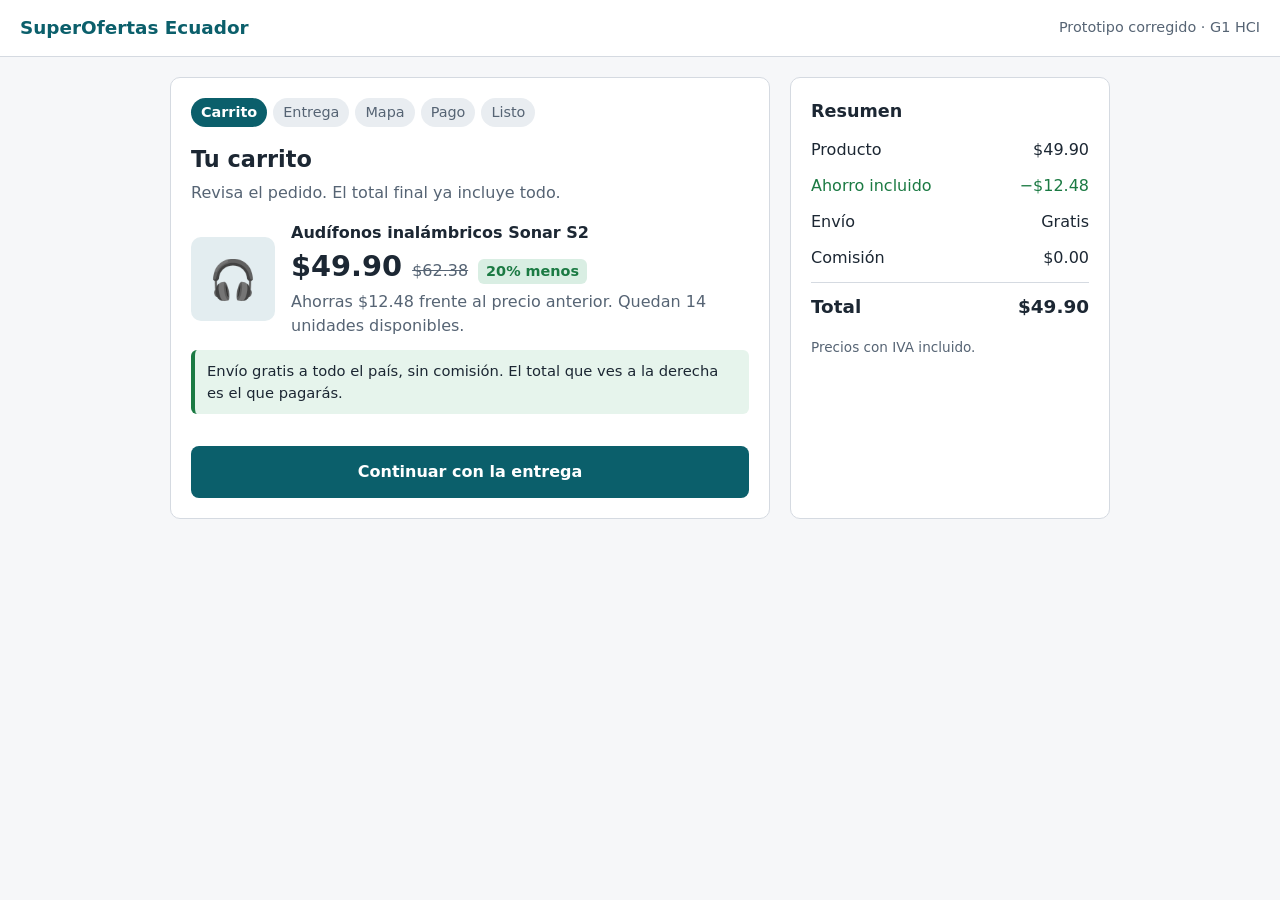
==== src/index.html @ 241158cb "Propuesta corregida: aplica las 3 mejoras" ====
<!DOCTYPE html>
<html lang="es">
<head>
<meta charset="UTF-8">
<meta name="viewport" content="width=device-width, initial-scale=1">
<title>SuperOfertas Ecuador · Propuesta corregida</title>
<style>
:root{--ink:#1c2733;--muted:#566474;--paper:#f6f7f9;--card:#fff;--line:#d5dae1;--brand:#0b5f6b;--brand-d:#084852;--ok:#1b7a43;--warn:#8a5a00;--err:#a12a2a;--r:10px}
*{box-sizing:border-box}
body{margin:0;background:var(--paper);color:var(--ink);font:16px/1.5 system-ui,-apple-system,"Segoe UI",Roboto,sans-serif}
header{background:var(--card);border-bottom:1px solid var(--line);padding:14px 20px;display:flex;justify-content:space-between;align-items:center}
header b{font-size:1.15rem;color:var(--brand)}
header span{font-size:.9rem;color:var(--muted)}
main{max-width:980px;margin:0 auto;padding:20px;display:grid;grid-template-columns:1fr 320px;gap:20px}
@media(max-width:800px){main{grid-template-columns:1fr}}
.card{background:var(--card);border:1px solid var(--line);border-radius:var(--r);padding:20px}
h1{font-size:1.4rem;margin:0 0 4px}
.sub{color:var(--muted);margin:0 0 16px}
.steps{display:flex;gap:6px;margin:0 0 16px;padding:0;list-style:none;font-size:.9rem;flex-wrap:wrap}
.steps li{padding:4px 10px;border-radius:99px;background:#e9edf1;color:var(--muted)}
.steps li.on{background:var(--brand);color:#fff;font-weight:600}
.steps li.done{background:#d9eee3;color:var(--ok)}
label{display:block;font-weight:600;margin:14px 0 4px;font-size:1rem}
.hint{display:block;font-weight:400;color:var(--muted);font-size:.9rem;margin-top:2px}
input,select{width:100%;padding:12px;border:1.5px solid #8b97a5;border-radius:8px;font:inherit;background:#fff;color:var(--ink)}
input:focus,select:focus,button:focus-visible,a:focus-visible{outline:3px solid #7fc4cf;outline-offset:2px}
input.bad{border-color:var(--err)}
.err{color:var(--err);font-size:.9rem;margin-top:4px;min-height:1.2em}
.row{display:grid;grid-template-columns:1fr 1fr;gap:12px}
@media(max-width:500px){.row{grid-template-columns:1fr}}
.btn{display:inline-block;padding:14px 22px;border-radius:8px;border:0;font:inherit;font-weight:700;cursor:pointer}
.primary{background:var(--brand);color:#fff;width:100%;margin-top:20px}
.primary:hover{background:var(--brand-d)}
.link{background:none;border:0;color:var(--muted);text-decoration:underline;cursor:pointer;font:inherit;font-size:.9rem;margin-top:12px;padding:6px}
.price{display:flex;align-items:baseline;gap:10px;flex-wrap:wrap}
.price b{font-size:1.8rem}
.old{text-decoration:line-through;color:var(--muted)}
.tag{background:#d9eee3;color:var(--ok);font-weight:700;padding:2px 8px;border-radius:6px;font-size:.9rem}
.sum dl{margin:0}.sum .l{display:flex;justify-content:space-between;padding:6px 0}
.sum .t{border-top:1px solid var(--line);margin-top:6px;padding-top:10px;font-weight:700;font-size:1.15rem}
.save{color:var(--ok)}
.note{background:#eef6f7;border-left:4px solid var(--brand);padding:10px 12px;border-radius:6px;font-size:.92rem;margin:12px 0}
.note.alert{background:#fdeeee;border-color:var(--err)}
.note.ok{background:#e6f4ec;border-color:var(--ok)}
.secure{display:flex;gap:8px;align-items:center;color:var(--ok);font-weight:600;font-size:.92rem;margin:4px 0 8px}
.check{display:flex;gap:10px;align-items:flex-start;margin-top:16px;font-weight:400}
.check input{width:20px;height:20px;margin-top:2px;flex:none}
#map{background:#dfe9e2;border:1.5px solid #8b97a5;border-radius:8px;height:240px;position:relative;touch-action:none;overflow:hidden}
#map i{position:absolute;background:#fff}
#pin{position:absolute;width:30px;height:30px;margin:-30px 0 0 -15px;cursor:grab;font-size:28px;line-height:30px;text-align:center;user-select:none}
.hide{display:none}
.product{display:flex;gap:16px;align-items:center;margin-bottom:12px}
.thumb{width:84px;height:84px;border-radius:10px;background:#e3edf0;display:grid;place-items:center;font-size:2.4rem;flex:none}
@media(prefers-reduced-motion:no-preference){.card{transition:box-shadow .2s}}
</style>
</head>
<body>
<header><b>SuperOfertas Ecuador</b><span>Prototipo corregido · G1 HCI</span></header>
<main>
<section class="card" id="stage" aria-live="polite">
  <ol class="steps" id="steps"></ol>

  <!-- 1 PRODUCTO (Mejora 1) -->
  <div class="step" data-s="0">
    <h1>Tu carrito</h1><p class="sub">Revisa el pedido. El total final ya incluye todo.</p>
    <div class="product"><div class="thumb" aria-hidden="true">🎧</div>
      <div><b>Audífonos inalámbricos Sonar S2</b>
        <div class="price"><b>$49.90</b><span class="old">$62.38</span><span class="tag">20% menos</span></div>
        <div class="sub" style="margin:2px 0 0">Ahorras $12.48 frente al precio anterior. Quedan 14 unidades disponibles.</div></div></div>
    <div class="note ok">Envío gratis a todo el país, sin comisión. El total que ves a la derecha es el que pagarás.</div>
    <button class="btn primary" data-go="1">Continuar con la entrega</button>
  </div>

  <!-- 2 DOMICILIO + RECEPTOR (Mejora 2) -->
  <div class="step hide" data-s="1">
    <h1>¿A dónde lo enviamos?</h1><p class="sub">Solo pedimos lo necesario para entregar tu pedido.</p>
    <label for="prov">Provincia</label>
    <select id="prov"><option value="">Elige tu provincia</option><option>Azuay</option><option>Guayas</option><option>Imbabura</option><option>Manabí</option><option>Pichincha</option><option>Tungurahua</option></select>
    <div class="err" id="e-prov"></div>
    <label for="city">Ciudad</label><input id="city" autocomplete="address-level2"><div class="err" id="e-city"></div>
    <label for="addr">Calle y número<span class="hint">Ejemplo: Av. Amazonas N24-12 y Colón</span></label><input id="addr" autocomplete="street-address"><div class="err" id="e-addr"></div>
    <button class="link" type="button" id="geo">Usar mi ubicación</button>
    <h2 style="font-size:1.1rem;margin:22px 0 0">¿Quién recibe?</h2>
    <label for="name">Nombre completo</label><input id="name" autocomplete="name"><div class="err" id="e-name"></div>
    <label for="tel">Teléfono<span class="hint">Llamaremos si hay un problema con la entrega.</span></label><input id="tel" inputmode="tel" autocomplete="tel"><div class="err" id="e-tel"></div>
    <label for="mail">Correo<span class="hint">Te enviaremos aquí la confirmación y el seguimiento.</span></label><input id="mail" type="email" autocomplete="email"><div class="err" id="e-mail"></div>
    <div class="note">No necesitas cédula ni fecha de nacimiento para recibir tu pedido.</div>
    <button class="btn primary" id="to-map">Guardar y ubicar en el mapa</button>
  </div>

  <!-- 3 MAPA (Mejora 2) -->
  <div class="step hide" data-s="2">
    <h1>Confirma el punto de entrega</h1><p class="sub">Asegúrate que el pin esté bien ubicado. Arrástralo si hace falta.</p>
    <div id="map" role="application" aria-label="Mapa. Arrastra el pin para ajustar la entrega.">
      <i style="left:0;right:0;top:48%;height:14px"></i><i style="top:0;bottom:0;left:38%;width:14px"></i><i style="left:0;right:0;top:20%;height:8px"></i><i style="top:0;bottom:0;left:72%;width:8px"></i>
      <div id="pin" aria-hidden="true">📍</div></div>
    <div class="note" id="mapmsg">Dirección: <b id="maddr"></b></div>
    <button class="btn primary" data-go="3">Guardar dirección</button>
    <button class="link" type="button" data-go="3">Omitir y ajustar después</button>
  </div>

  <!-- 4 PAGO (Mejora 3) -->
  <div class="step hide" data-s="3">
    <h1>Pago</h1><p class="sub">Pagas $49.90 en total. No hay cargos adicionales.</p>
    <div class="secure">🔒 Pago seguro. Tus datos de tarjeta viajan cifrados.</div>
    <label for="card">Número de tarjeta</label><input id="card" inputmode="numeric" placeholder="0000 0000 0000 0000" autocomplete="cc-number"><div class="err" id="e-card"></div>
    <div class="row"><div><label for="exp">Vence</label><input id="exp" placeholder="MM/AA" autocomplete="cc-exp"><div class="err" id="e-exp"></div></div>
    <div><label for="cvv">Código (CVV)</label><input id="cvv" inputmode="numeric" maxlength="4" autocomplete="cc-csc"><div class="err" id="e-cvv"></div></div></div>
    <label class="check" for="sub"><input type="checkbox" id="sub"><span>Quiero recibir ofertas por correo. <span class="hint">Opcional. Puedes darte de baja cuando quieras.</span></span></label>
    <div class="note alert hide" id="payerr" role="alert"><b>No pudimos procesar el pago.</b><br>No se te cobró nada. Revisa los datos e inténtalo de nuevo, o escríbenos a soporte@superofertas.ec.</div>
    <button class="btn primary" id="pay">Pagar $49.90</button>
    <button class="link" type="button" id="fail">Demo: simular error de pago</button>
  </div>

  <!-- 5 CONFIRMACIÓN -->
  <div class="step hide" data-s="4">
    <h1>Pedido confirmado</h1>
    <div class="note ok">Se cobraron $49.90. Enviamos el comprobante a <b id="cmail"></b>.</div>
    <p>Entregaremos en <b id="caddr"></b>. Te llamaremos al <b id="ctel"></b> si hay algún problema.</p>
    <button class="btn primary" data-go="0">Volver al inicio</button>
  </div>
</section>

<aside class="card sum" aria-label="Resumen del pedido"><h2 style="font-size:1.1rem;margin:0 0 8px">Resumen</h2>
<dl><div class="l"><span>Producto</span><span>$49.90</span></div>
<div class="l save"><span>Ahorro incluido</span><span>−$12.48</span></div>
<div class="l"><span>Envío</span><span>Gratis</span></div>
<div class="l"><span>Comisión</span><span>$0.00</span></div>
<div class="l t"><span>Total</span><span>$49.90</span></div></dl>
<p class="sub" style="font-size:.85rem;margin-top:10px">Precios con IVA incluido.</p></aside>
</main>
<script>
const $=id=>document.getElementById(id),names=["Carrito","Entrega","Mapa","Pago","Listo"];let cur=0,forceFail=false;
function go(n){cur=n;document.querySelectorAll(".step").forEach(s=>s.classList.toggle("hide",+s.dataset.s!==n));
 $("steps").innerHTML=names.map((t,i)=>`<li class="${i==n?"on":i<n?"done":""}">${t}</li>`).join("");
 if(n==2){$("maddr").textContent=full()}window.scrollTo(0,0)}
const full=()=>`${$("addr").value}, ${$("city").value}, ${$("prov").value}`;
document.querySelectorAll("[data-go]").forEach(b=>b.onclick=()=>go(+b.dataset.go));
function check(id,ok,msg){const e=$("e-"+id);$(id).classList.toggle("bad",!ok);e.textContent=ok?"":msg;return ok}
$("to-map").onclick=()=>{const r=[check("prov",$("prov").value,"Elige tu provincia."),check("city",$("city").value.trim(),"Escribe tu ciudad."),check("addr",$("addr").value.trim().length>5,"Escribe tu calle y número."),check("name",$("name").value.trim().split(" ").length>1,"Escribe nombre y apellido."),check("tel",/^\d{9,10}$/.test($("tel").value.replace(/\D/g,"")),"Escribe un teléfono de 9 o 10 dígitos."),check("mail",/^\S+@\S+\.\S+$/.test($("mail").value),"Escribe un correo válido, como nombre@correo.com.")];
 if(r.every(Boolean))go(2);else document.querySelector(".bad").focus()};
$("geo").onclick=()=>{$("prov").value="Pichincha";$("city").value="Quito";$("addr").value="Av. Amazonas N24-12 y Colón";$("geo").textContent="Ubicación aplicada. Revisa los datos."};
const map=$("map"),pin=$("pin");let drag=false;pin.style.left="50%";pin.style.top="60%";
function mv(e){const r=map.getBoundingClientRect();pin.style.left=Math.min(Math.max(e.clientX-r.left,0),r.width)+"px";pin.style.top=Math.min(Math.max(e.clientY-r.top+15,15),r.height)+"px"}
pin.onpointerdown=e=>{drag=true;pin.setPointerCapture(e.pointerId)};pin.onpointermove=e=>drag&&mv(e);pin.onpointerup=()=>{drag=false;$("mapmsg").innerHTML="Pin ajustado. Si es correcto, pulsa <b>Guardar dirección</b>."};
$("fail").onclick=()=>{forceFail=true;$("pay").click()};
$("pay").onclick=()=>{const ok=[check("card",$("card").value.replace(/\D/g,"").length>=15,"Escribe los 15 o 16 dígitos de tu tarjeta."),check("exp",/^\d\d\/\d\d$/.test($("exp").value),"Usa el formato MM/AA."),check("cvv",/^\d{3,4}$/.test($("cvv").value),"Escribe los 3 o 4 dígitos del reverso.")];
 if(!ok.every(Boolean)){forceFail=false;return}
 if(forceFail){forceFail=false;$("payerr").classList.remove("hide");$("payerr").scrollIntoView({block:"center"});return}
 $("payerr").classList.add("hide");$("cmail").textContent=$("mail").value;$("caddr").textContent=full();$("ctel").textContent=$("tel").value;go(4)};
go(0);
</script>
</body>
</html>
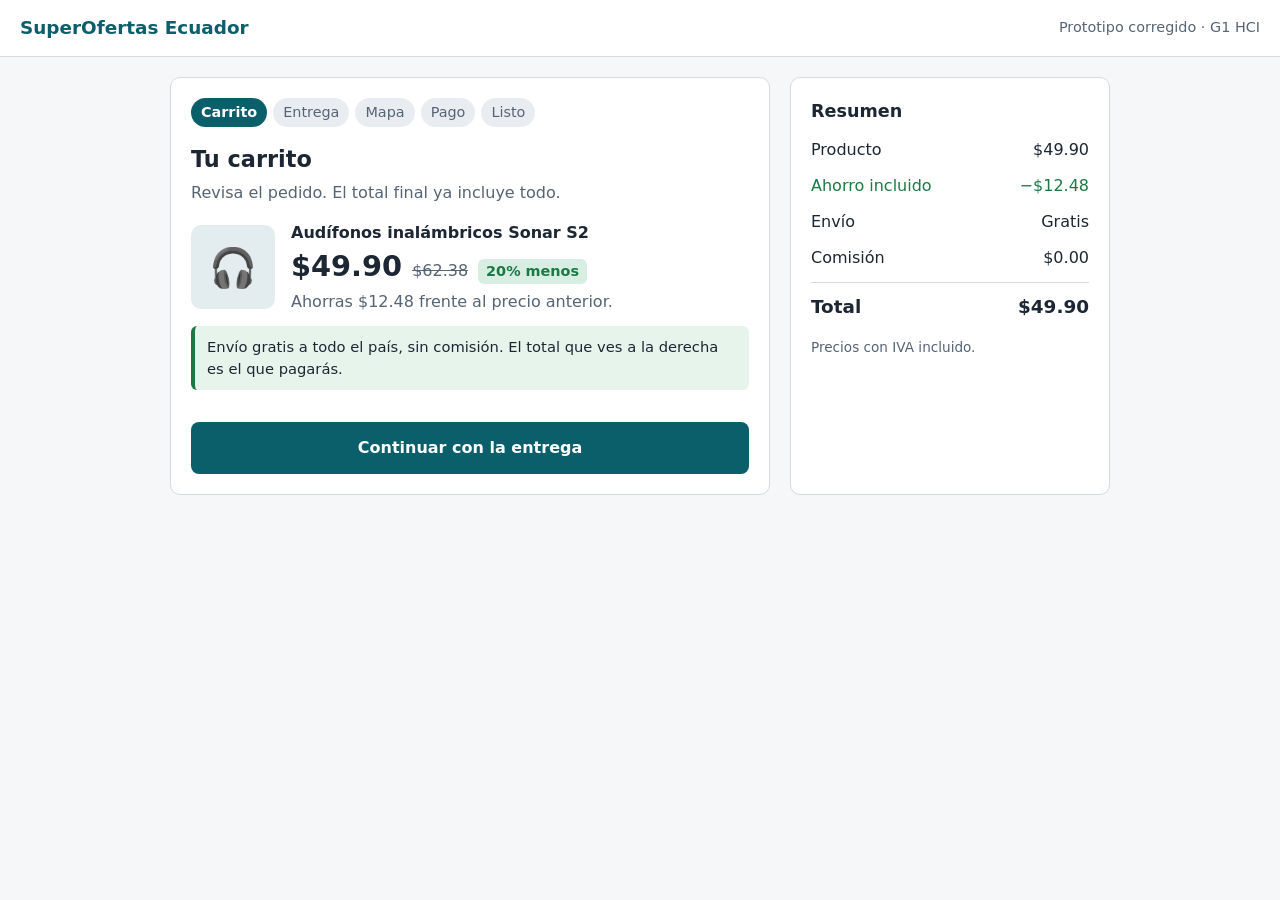
==== commit 9701da89: "Correcion prototipo" ====
--- a/src/index.html
+++ b/src/index.html
@@ -66,7 +66,7 @@
     <div class="product"><div class="thumb" aria-hidden="true">🎧</div>
       <div><b>Audífonos inalámbricos Sonar S2</b>
         <div class="price"><b>$49.90</b><span class="old">$62.38</span><span class="tag">20% menos</span></div>
-        <div class="sub" style="margin:2px 0 0">Ahorras $12.48 frente al precio anterior. Quedan 14 unidades disponibles.</div></div></div>
+        <div class="sub" style="margin:2px 0 0">Ahorras $12.48 frente al precio anterior.</div></div></div>
     <div class="note ok">Envío gratis a todo el país, sin comisión. El total que ves a la derecha es el que pagarás.</div>
     <button class="btn primary" data-go="1">Continuar con la entrega</button>
   </div>
@@ -133,14 +133,14 @@
 const $=id=>document.getElementById(id),names=["Carrito","Entrega","Mapa","Pago","Listo"];let cur=0,forceFail=false;
 function go(n){cur=n;document.querySelectorAll(".step").forEach(s=>s.classList.toggle("hide",+s.dataset.s!==n));
  $("steps").innerHTML=names.map((t,i)=>`<li class="${i==n?"on":i<n?"done":""}">${t}</li>`).join("");
- if(n==2){$("maddr").textContent=full()}window.scrollTo(0,0)}
+ if(n==2){$("maddr").textContent=full();centerPin();$("mapmsg").innerHTML='Dirección: <b id="maddr">'+full()+'</b>'}window.scrollTo(0,0)}
 const full=()=>`${$("addr").value}, ${$("city").value}, ${$("prov").value}`;
 document.querySelectorAll("[data-go]").forEach(b=>b.onclick=()=>go(+b.dataset.go));
 function check(id,ok,msg){const e=$("e-"+id);$(id).classList.toggle("bad",!ok);e.textContent=ok?"":msg;return ok}
 $("to-map").onclick=()=>{const r=[check("prov",$("prov").value,"Elige tu provincia."),check("city",$("city").value.trim(),"Escribe tu ciudad."),check("addr",$("addr").value.trim().length>5,"Escribe tu calle y número."),check("name",$("name").value.trim().split(" ").length>1,"Escribe nombre y apellido."),check("tel",/^\d{9,10}$/.test($("tel").value.replace(/\D/g,"")),"Escribe un teléfono de 9 o 10 dígitos."),check("mail",/^\S+@\S+\.\S+$/.test($("mail").value),"Escribe un correo válido, como nombre@correo.com.")];
  if(r.every(Boolean))go(2);else document.querySelector(".bad").focus()};
 $("geo").onclick=()=>{$("prov").value="Pichincha";$("city").value="Quito";$("addr").value="Av. Amazonas N24-12 y Colón";$("geo").textContent="Ubicación aplicada. Revisa los datos."};
-const map=$("map"),pin=$("pin");let drag=false;pin.style.left="50%";pin.style.top="60%";
+const map=$("map"),pin=$("pin");let drag=false;function centerPin(){pin.style.left="50%";pin.style.top="50%"}centerPin();
 function mv(e){const r=map.getBoundingClientRect();pin.style.left=Math.min(Math.max(e.clientX-r.left,0),r.width)+"px";pin.style.top=Math.min(Math.max(e.clientY-r.top+15,15),r.height)+"px"}
 pin.onpointerdown=e=>{drag=true;pin.setPointerCapture(e.pointerId)};pin.onpointermove=e=>drag&&mv(e);pin.onpointerup=()=>{drag=false;$("mapmsg").innerHTML="Pin ajustado. Si es correcto, pulsa <b>Guardar dirección</b>."};
 $("fail").onclick=()=>{forceFail=true;$("pay").click()};
